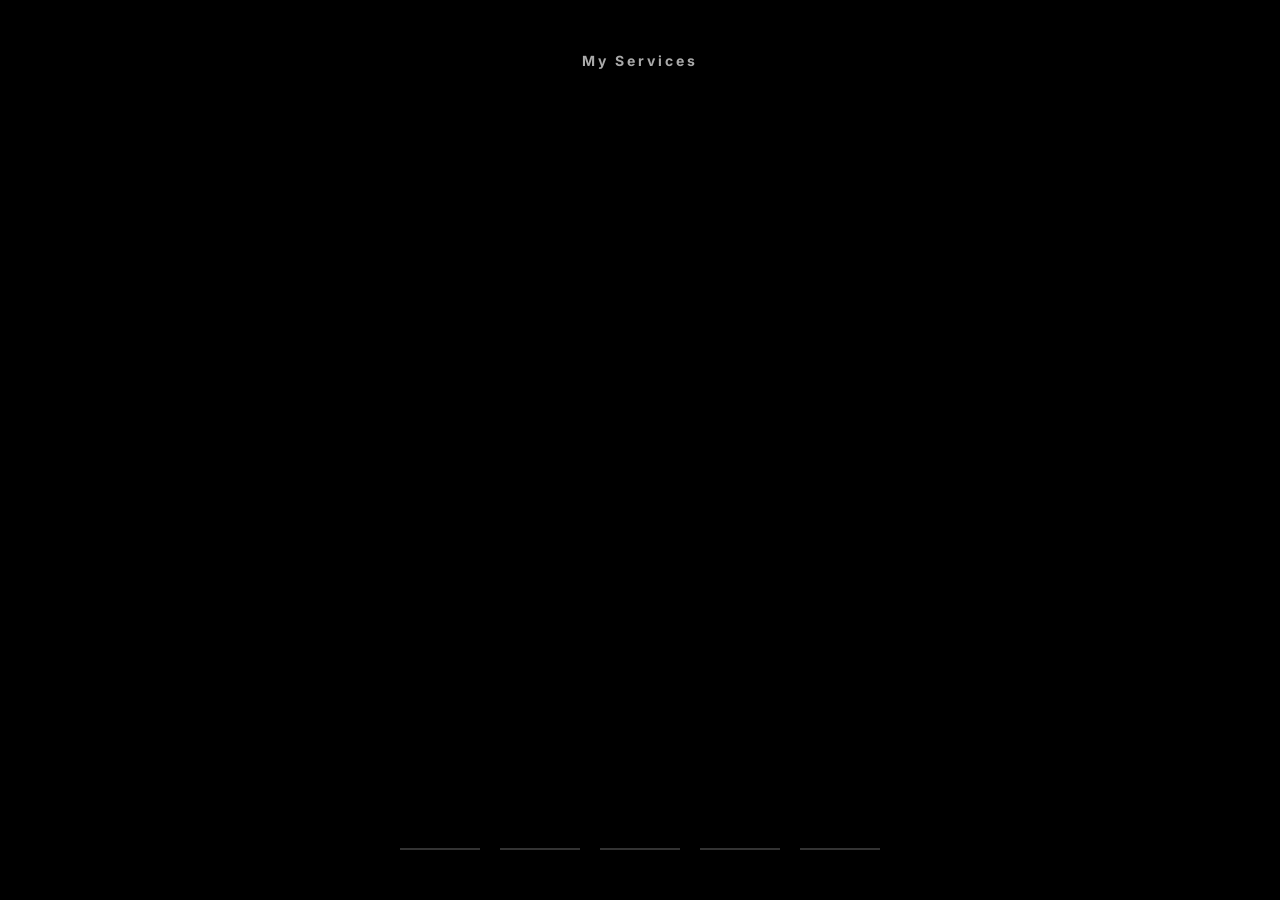
==== practice.html @ c941ba2a "experience section and service section updates" ====
<!DOCTYPE html>
<html lang="en">
<head>
<meta charset="UTF-8">
<meta name="viewport" content="width=device-width, initial-scale=1.0">

<title>Services Section</title>

<link href="https://fonts.googleapis.com/css2?family=Playfair+Display:wght@500&family=Inter:wght@300;400&display=swap" rel="stylesheet">

<style>
body{
  margin:0;
  overflow:hidden;
  background:#000;
  font-family:'Inter',sans-serif;
}

/* TITLE */
.services-title{
  position:absolute;
  top:40px;
  left:50%;
  transform:translateX(-50%);
  color:#aaa;
  font-size:14px;
  letter-spacing:3px;
  z-index:10;
}

/* TEXT */
.service-text{
  position:absolute;
  top:50%;
  left:50%;
  transform:translate(-50%,-50%) translateY(30px);
  color:#fff;
  font-family:'Playfair Display',serif;
  font-size:60px;
  text-align:center;
  z-index:10;

  opacity:0;
  transition:all 0.8s ease;
}

.service-text.show{
  opacity:1;
  transform:translate(-50%,-50%) translateY(0);
}

/* PAGINATION */
.pagination{
  position:absolute;
  bottom:50px;
  left:50%;
  transform:translateX(-50%);
  display:flex;
  gap:20px;
  z-index:10;
}

.line{
  width:80px;
  height:2px;
  background:rgba(255,255,255,0.2);
}

.line span{
  display:block;
  width:0%;
  height:100%;
  background:#fff;
}

/* CANVAS */
canvas{
  position:absolute;
  top:0;
  left:0;
}
</style>
</head>
<body>

<h2 class="services-title">My Services</h2>
<div class="service-text" id="serviceText"></div>

<div class="pagination">
  <div class="line"><span></span></div>
  <div class="line"><span></span></div>
  <div class="line"><span></span></div>
  <div class="line"><span></span></div>
  <div class="line"><span></span></div>
</div>

<canvas id="canvas"></canvas>

<script src="https://cdnjs.cloudflare.com/ajax/libs/three.js/r128/three.min.js"></script>

<script>

// ================= DATA =================
const services = [
  {text:"Webflow & WordPress",img:"https://images.unsplash.com/photo-1555066931-4365d14bab8c?q=80&w=2070"},
  {text:"Creative Interactive Development",img:"https://images.unsplash.com/photo-1559028012-481c04fa702d?q=80&w=2070"},
  {text:"Scroll-Based Animation",img:"https://images.unsplash.com/photo-1547658719-da2b51169166?q=80&w=2070"},
  {text:"UI/UX Frontend",img:"https://images.unsplash.com/photo-1558655146-d09347e92766?q=80&w=2070"},
  {text:"Performance Optimization",img:"https://images.unsplash.com/photo-1551288049-bebda4e38f71?q=80&w=2070"}
];

const textEl = document.getElementById("serviceText");
const lines = document.querySelectorAll(".line span");

// ================= THREE =================
const canvas = document.getElementById("canvas");
const renderer = new THREE.WebGLRenderer({canvas});
renderer.setSize(window.innerWidth, window.innerHeight);

const scene = new THREE.Scene();
const camera = new THREE.OrthographicCamera(-1,1,1,-1,0,1);

const size = 512;
const data = new Float32Array(size * size * 3);

const dispTexture = new THREE.DataTexture(data, size, size, THREE.RGBFormat, THREE.FloatType);
dispTexture.needsUpdate = true;

const loader = new THREE.TextureLoader();

let material = new THREE.ShaderMaterial({
  uniforms:{
    uTexture:{value:loader.load(services[0].img)},
    uNextTexture:{value:null},
    uProgress:{value:0},
    uDisp:{value:dispTexture}
  },
  vertexShader:`
    varying vec2 vUv;
    void main(){
      vUv = uv;
      gl_Position = vec4(position,1.0);
    }
  `,
  fragmentShader:`
    uniform sampler2D uTexture;
    uniform sampler2D uNextTexture;
    uniform sampler2D uDisp;
    uniform float uProgress;
    varying vec2 vUv;

    void main(){
      vec4 disp = texture2D(uDisp, vUv);
      vec2 uv = vUv + (disp.rg * 0.05);

      vec4 tex1 = texture2D(uTexture, uv);
      vec4 tex2 = texture2D(uNextTexture, uv);

      gl_FragColor = mix(tex1, tex2, uProgress);
    }
  `
});

const mesh = new THREE.Mesh(new THREE.PlaneGeometry(2,2), material);
scene.add(mesh);

// ================= SLIDER =================
let index = 0;
let duration = 4000;

function showSlide(i){

  textEl.classList.remove("show");

  setTimeout(()=>{
    textEl.innerText = services[i].text;
    textEl.classList.add("show");
  },200);

  loader.load(services[i].img, tex=>{
    material.uniforms.uNextTexture.value = tex;

    let progress = 0;
    let interval = setInterval(()=>{
      progress += 0.05;
      material.uniforms.uProgress.value = progress;

      if(progress >= 1){
        material.uniforms.uTexture.value = tex;
        material.uniforms.uProgress.value = 0;
        clearInterval(interval);
      }
    },30);
  });

  lines.forEach(l=>{
    l.style.transition="none";
    l.style.width="0%";
  });

  let line = lines[i];
  line.style.transition=`width ${duration}ms linear`;
  setTimeout(()=> line.style.width="100%",50);
}

setInterval(()=>{
  index = (index+1)%services.length;
  showSlide(index);
}, duration);

showSlide(index);
textEl.classList.add("show");

// ================= WATER =================
let mouse = new THREE.Vector2(0.5,0.5);

window.addEventListener("mousemove",(e)=>{
  mouse.x = e.clientX / window.innerWidth;
  mouse.y = 1 - (e.clientY / window.innerHeight);
});

function animate(){

  // fade
  for(let i=0;i<data.length;i++){
    data[i] *= 0.94;
  }

  const x = Math.floor(mouse.x * size);
  const y = Math.floor(mouse.y * size);

  const radius = 20;

  for(let i=-radius;i<radius;i++){
    for(let j=-radius;j<radius;j++){

      let dx=i, dy=j;
      let dist=Math.sqrt(dx*dx+dy*dy);

      if(dist<radius){

        let index = ((y+j)*size + (x+i))*3;

        if(index>0 && index<data.length){

          let power = (1 - dist/radius);
          let noise = (Math.random()-0.5)*0.3;
          let force = power*0.8 + noise;

          data[index]+=force;
          data[index+1]+=force;
        }
      }
    }
  }

  dispTexture.needsUpdate = true;

  renderer.render(scene,camera);
  requestAnimationFrame(animate);
}

animate();

// resize
window.addEventListener("resize",()=>{
  renderer.setSize(window.innerWidth, window.innerHeight);
});

</script>

</body>
</html>
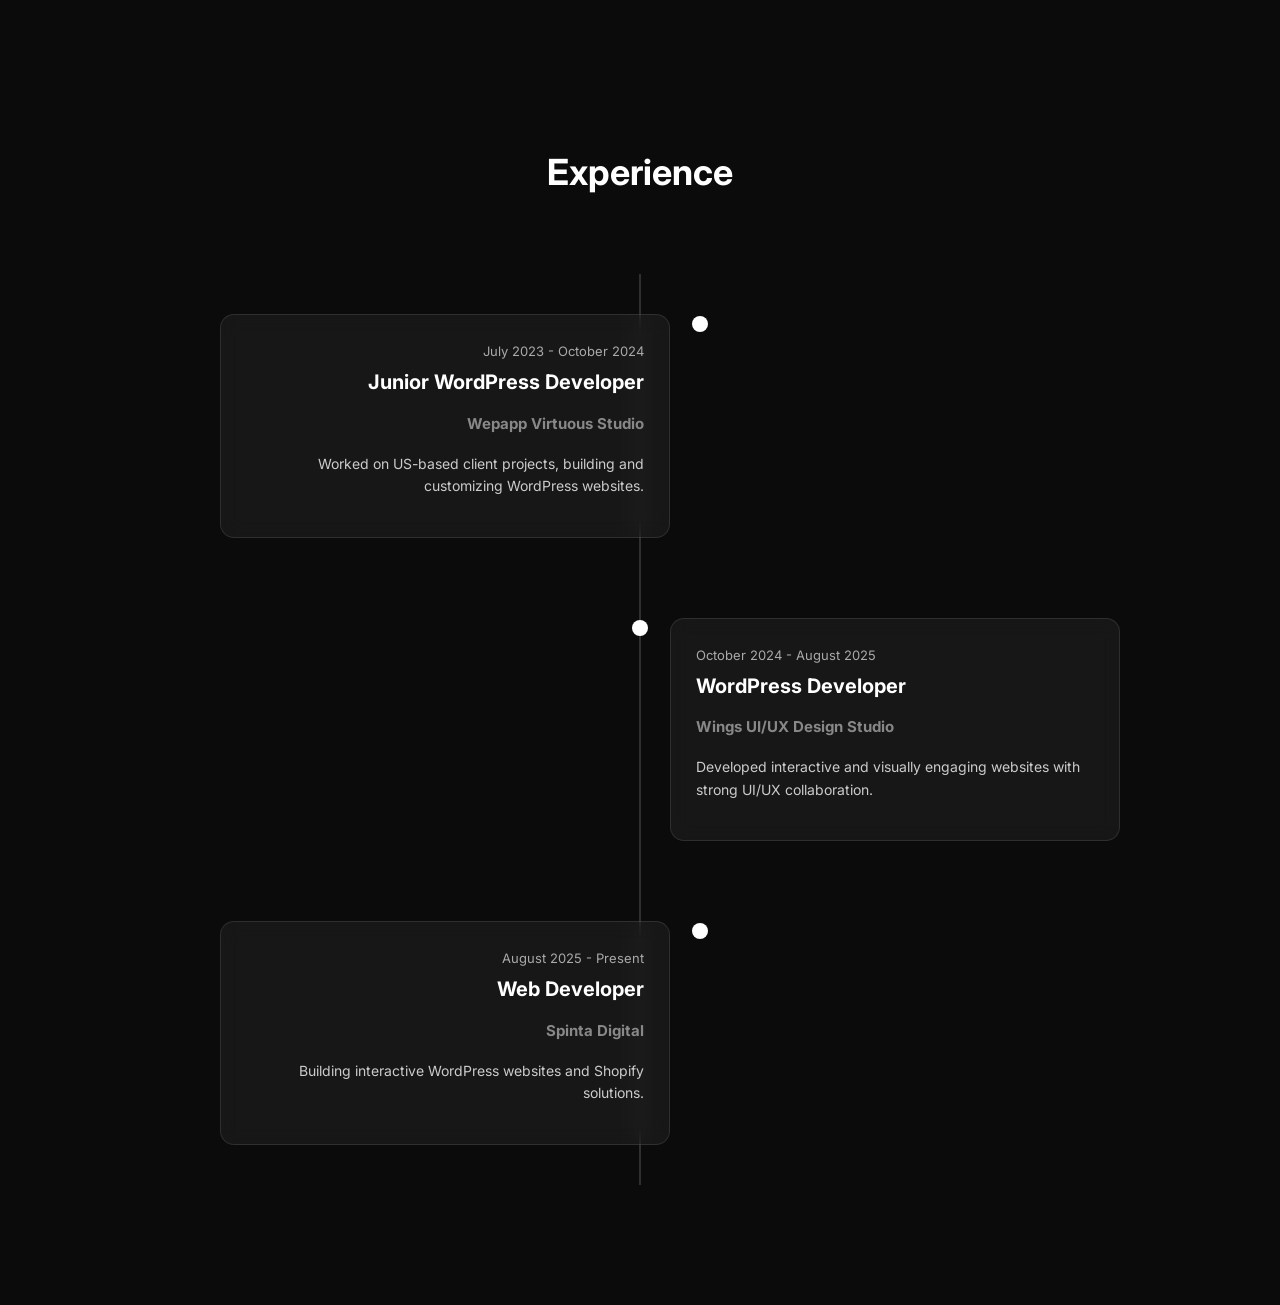
==== commit a198f589: "final experience and service code updates" ====
--- a/practice.html
+++ b/practice.html
@@ -3,269 +3,195 @@
 <head>
 <meta charset="UTF-8">
 <meta name="viewport" content="width=device-width, initial-scale=1.0">
+<title>Experience Timeline</title>
 
-<title>Services Section</title>
-
-<link href="https://fonts.googleapis.com/css2?family=Playfair+Display:wght@500&family=Inter:wght@300;400&display=swap" rel="stylesheet">
+<link href="https://fonts.googleapis.com/css2?family=Inter:wght@300;400;500;600&display=swap" rel="stylesheet">
 
 <style>
+
 body{
   margin:0;
-  overflow:hidden;
-  background:#000;
+  background:#0b0b0b;
   font-family:'Inter',sans-serif;
+  color:#fff;
 }
 
-/* TITLE */
-.services-title{
+.exp-section{
+  padding:120px 20px;
+}
+
+.exp-title{
+  text-align:center;
+  font-size:36px;
+  margin-bottom:80px;
+}
+
+/* TIMELINE */
+.timeline{
+  position:relative;
+  max-width:900px;
+  margin:auto;
+}
+
+/* CENTER LINE */
+.timeline::before{
+  content:"";
   position:absolute;
-  top:40px;
   left:50%;
+  top:0;
+  width:2px;
+  height:100%;
+  background:rgba(255,255,255,0.15);
   transform:translateX(-50%);
-  color:#aaa;
-  font-size:14px;
-  letter-spacing:3px;
-  z-index:10;
+}
+
+/* ITEM */
+.exp-item{
+  position:relative;
+  width:50%;
+  padding:40px 30px;
+
+  opacity:0;
+  transform:translateY(60px);
+  transition:all 0.8s ease;
+}
+
+/* LEFT */
+.exp-item:nth-child(odd){
+  left:0;
+  text-align:right;
+}
+
+/* RIGHT */
+.exp-item:nth-child(even){
+  left:50%;
+}
+
+/* DOT (FIXED PERFECT CENTER) */
+.exp-dot{
+  position:absolute;
+  top:50px;
+  left:100%;
+  width:16px;
+  height:16px;
+  background:#fff;
+  border-radius:50%;
+  transform:translate(-50%, -50%);
+  z-index:3;
+}
+
+.exp-item:nth-child(even) .exp-dot{
+  left:0;
+  transform:translate(-50%, -50%);
+}
+
+/* CARD */
+.exp-card{
+  background:rgba(255,255,255,0.05);
+  border:1px solid rgba(255,255,255,0.1);
+  backdrop-filter:blur(10px);
+  padding:25px;
+  border-radius:14px;
+  transition:0.4s;
 }
 
 /* TEXT */
-.service-text{
-  position:absolute;
-  top:50%;
-  left:50%;
-  transform:translate(-50%,-50%) translateY(30px);
-  color:#fff;
-  font-family:'Playfair Display',serif;
-  font-size:60px;
-  text-align:center;
-  z-index:10;
+.exp-card span{color:#aaa;font-size:13px;}
+.exp-card h3{margin:10px 0;font-size:20px;}
+.exp-card h4{color:#888;font-size:15px;}
+.exp-card p{color:#ccc;font-size:14px;line-height:1.6;}
 
-  opacity:0;
-  transition:all 0.8s ease;
+/* SHOW */
+.exp-item.show{
+  opacity:1;
+  transform:translateY(0);
 }
 
-.service-text.show{
-  opacity:1;
-  transform:translate(-50%,-50%) translateY(0);
+/* HOVER */
+.exp-card:hover{
+  transform:translateY(-6px);
+  box-shadow:0 10px 30px rgba(255,255,255,0.05);
 }
 
-/* PAGINATION */
-.pagination{
-  position:absolute;
-  bottom:50px;
-  left:50%;
-  transform:translateX(-50%);
-  display:flex;
-  gap:20px;
-  z-index:10;
+/* ================= MOBILE FIX ================= */
+@media(max-width:768px){
+
+  .timeline::before{
+    left:20px;
+  }
+
+  .exp-item{
+    width:100%;
+    left:0 !important;
+    padding-left:60px;
+    text-align:left !important;
+  }
+
+  .exp-dot{
+    left:20px !important;
+    transform:translate(-50%, -50%);
+  }
+
 }
 
-.line{
-  width:80px;
-  height:2px;
-  background:rgba(255,255,255,0.2);
-}
-
-.line span{
-  display:block;
-  width:0%;
-  height:100%;
-  background:#fff;
-}
-
-/* CANVAS */
-canvas{
-  position:absolute;
-  top:0;
-  left:0;
-}
 </style>
 </head>
 <body>
 
-<h2 class="services-title">My Services</h2>
-<div class="service-text" id="serviceText"></div>
+<section class="exp-section">
 
-<div class="pagination">
-  <div class="line"><span></span></div>
-  <div class="line"><span></span></div>
-  <div class="line"><span></span></div>
-  <div class="line"><span></span></div>
-  <div class="line"><span></span></div>
-</div>
+  <h2 class="exp-title">Experience</h2>
 
-<canvas id="canvas"></canvas>
+  <div class="timeline">
 
-<script src="https://cdnjs.cloudflare.com/ajax/libs/three.js/r128/three.min.js"></script>
+    <div class="exp-item">
+      <div class="exp-dot"></div>
+      <div class="exp-card">
+        <span>July 2023 - October 2024</span>
+        <h3>Junior WordPress Developer</h3>
+        <h4>Wepapp Virtuous Studio</h4>
+        <p>Worked on US-based client projects, building and customizing WordPress websites.</p>
+      </div>
+    </div>
+
+    <div class="exp-item">
+      <div class="exp-dot"></div>
+      <div class="exp-card">
+        <span>October 2024 - August 2025</span>
+        <h3>WordPress Developer</h3>
+        <h4>Wings UI/UX Design Studio</h4>
+        <p>Developed interactive and visually engaging websites with strong UI/UX collaboration.</p>
+      </div>
+    </div>
+
+    <div class="exp-item">
+      <div class="exp-dot"></div>
+      <div class="exp-card">
+        <span>August 2025 - Present</span>
+        <h3>Web Developer</h3>
+        <h4>Spinta Digital</h4>
+        <p>Building interactive WordPress websites and Shopify solutions.</p>
+      </div>
+    </div>
+
+  </div>
+
+</section>
 
 <script>
 
-// ================= DATA =================
-const services = [
-  {text:"Webflow & WordPress",img:"https://images.unsplash.com/photo-1555066931-4365d14bab8c?q=80&w=2070"},
-  {text:"Creative Interactive Development",img:"https://images.unsplash.com/photo-1559028012-481c04fa702d?q=80&w=2070"},
-  {text:"Scroll-Based Animation",img:"https://images.unsplash.com/photo-1547658719-da2b51169166?q=80&w=2070"},
-  {text:"UI/UX Frontend",img:"https://images.unsplash.com/photo-1558655146-d09347e92766?q=80&w=2070"},
-  {text:"Performance Optimization",img:"https://images.unsplash.com/photo-1551288049-bebda4e38f71?q=80&w=2070"}
-];
+// entrance animation
+const items = document.querySelectorAll(".exp-item");
 
-const textEl = document.getElementById("serviceText");
-const lines = document.querySelectorAll(".line span");
+const observer = new IntersectionObserver((entries)=>{
+  entries.forEach(entry=>{
+    if(entry.isIntersecting){
+      entry.target.classList.add("show");
+    }
+  });
+},{threshold:0.2});
 
-// ================= THREE =================
-const canvas = document.getElementById("canvas");
-const renderer = new THREE.WebGLRenderer({canvas});
-renderer.setSize(window.innerWidth, window.innerHeight);
-
-const scene = new THREE.Scene();
-const camera = new THREE.OrthographicCamera(-1,1,1,-1,0,1);
-
-const size = 512;
-const data = new Float32Array(size * size * 3);
-
-const dispTexture = new THREE.DataTexture(data, size, size, THREE.RGBFormat, THREE.FloatType);
-dispTexture.needsUpdate = true;
-
-const loader = new THREE.TextureLoader();
-
-let material = new THREE.ShaderMaterial({
-  uniforms:{
-    uTexture:{value:loader.load(services[0].img)},
-    uNextTexture:{value:null},
-    uProgress:{value:0},
-    uDisp:{value:dispTexture}
-  },
-  vertexShader:`
-    varying vec2 vUv;
-    void main(){
-      vUv = uv;
-      gl_Position = vec4(position,1.0);
-    }
-  `,
-  fragmentShader:`
-    uniform sampler2D uTexture;
-    uniform sampler2D uNextTexture;
-    uniform sampler2D uDisp;
-    uniform float uProgress;
-    varying vec2 vUv;
-
-    void main(){
-      vec4 disp = texture2D(uDisp, vUv);
-      vec2 uv = vUv + (disp.rg * 0.05);
-
-      vec4 tex1 = texture2D(uTexture, uv);
-      vec4 tex2 = texture2D(uNextTexture, uv);
-
-      gl_FragColor = mix(tex1, tex2, uProgress);
-    }
-  `
-});
-
-const mesh = new THREE.Mesh(new THREE.PlaneGeometry(2,2), material);
-scene.add(mesh);
-
-// ================= SLIDER =================
-let index = 0;
-let duration = 4000;
-
-function showSlide(i){
-
-  textEl.classList.remove("show");
-
-  setTimeout(()=>{
-    textEl.innerText = services[i].text;
-    textEl.classList.add("show");
-  },200);
-
-  loader.load(services[i].img, tex=>{
-    material.uniforms.uNextTexture.value = tex;
-
-    let progress = 0;
-    let interval = setInterval(()=>{
-      progress += 0.05;
-      material.uniforms.uProgress.value = progress;
-
-      if(progress >= 1){
-        material.uniforms.uTexture.value = tex;
-        material.uniforms.uProgress.value = 0;
-        clearInterval(interval);
-      }
-    },30);
-  });
-
-  lines.forEach(l=>{
-    l.style.transition="none";
-    l.style.width="0%";
-  });
-
-  let line = lines[i];
-  line.style.transition=`width ${duration}ms linear`;
-  setTimeout(()=> line.style.width="100%",50);
-}
-
-setInterval(()=>{
-  index = (index+1)%services.length;
-  showSlide(index);
-}, duration);
-
-showSlide(index);
-textEl.classList.add("show");
-
-// ================= WATER =================
-let mouse = new THREE.Vector2(0.5,0.5);
-
-window.addEventListener("mousemove",(e)=>{
-  mouse.x = e.clientX / window.innerWidth;
-  mouse.y = 1 - (e.clientY / window.innerHeight);
-});
-
-function animate(){
-
-  // fade
-  for(let i=0;i<data.length;i++){
-    data[i] *= 0.94;
-  }
-
-  const x = Math.floor(mouse.x * size);
-  const y = Math.floor(mouse.y * size);
-
-  const radius = 20;
-
-  for(let i=-radius;i<radius;i++){
-    for(let j=-radius;j<radius;j++){
-
-      let dx=i, dy=j;
-      let dist=Math.sqrt(dx*dx+dy*dy);
-
-      if(dist<radius){
-
-        let index = ((y+j)*size + (x+i))*3;
-
-        if(index>0 && index<data.length){
-
-          let power = (1 - dist/radius);
-          let noise = (Math.random()-0.5)*0.3;
-          let force = power*0.8 + noise;
-
-          data[index]+=force;
-          data[index+1]+=force;
-        }
-      }
-    }
-  }
-
-  dispTexture.needsUpdate = true;
-
-  renderer.render(scene,camera);
-  requestAnimationFrame(animate);
-}
-
-animate();
-
-// resize
-window.addEventListener("resize",()=>{
-  renderer.setSize(window.innerWidth, window.innerHeight);
-});
+items.forEach(item=>observer.observe(item));
 
 </script>
 
